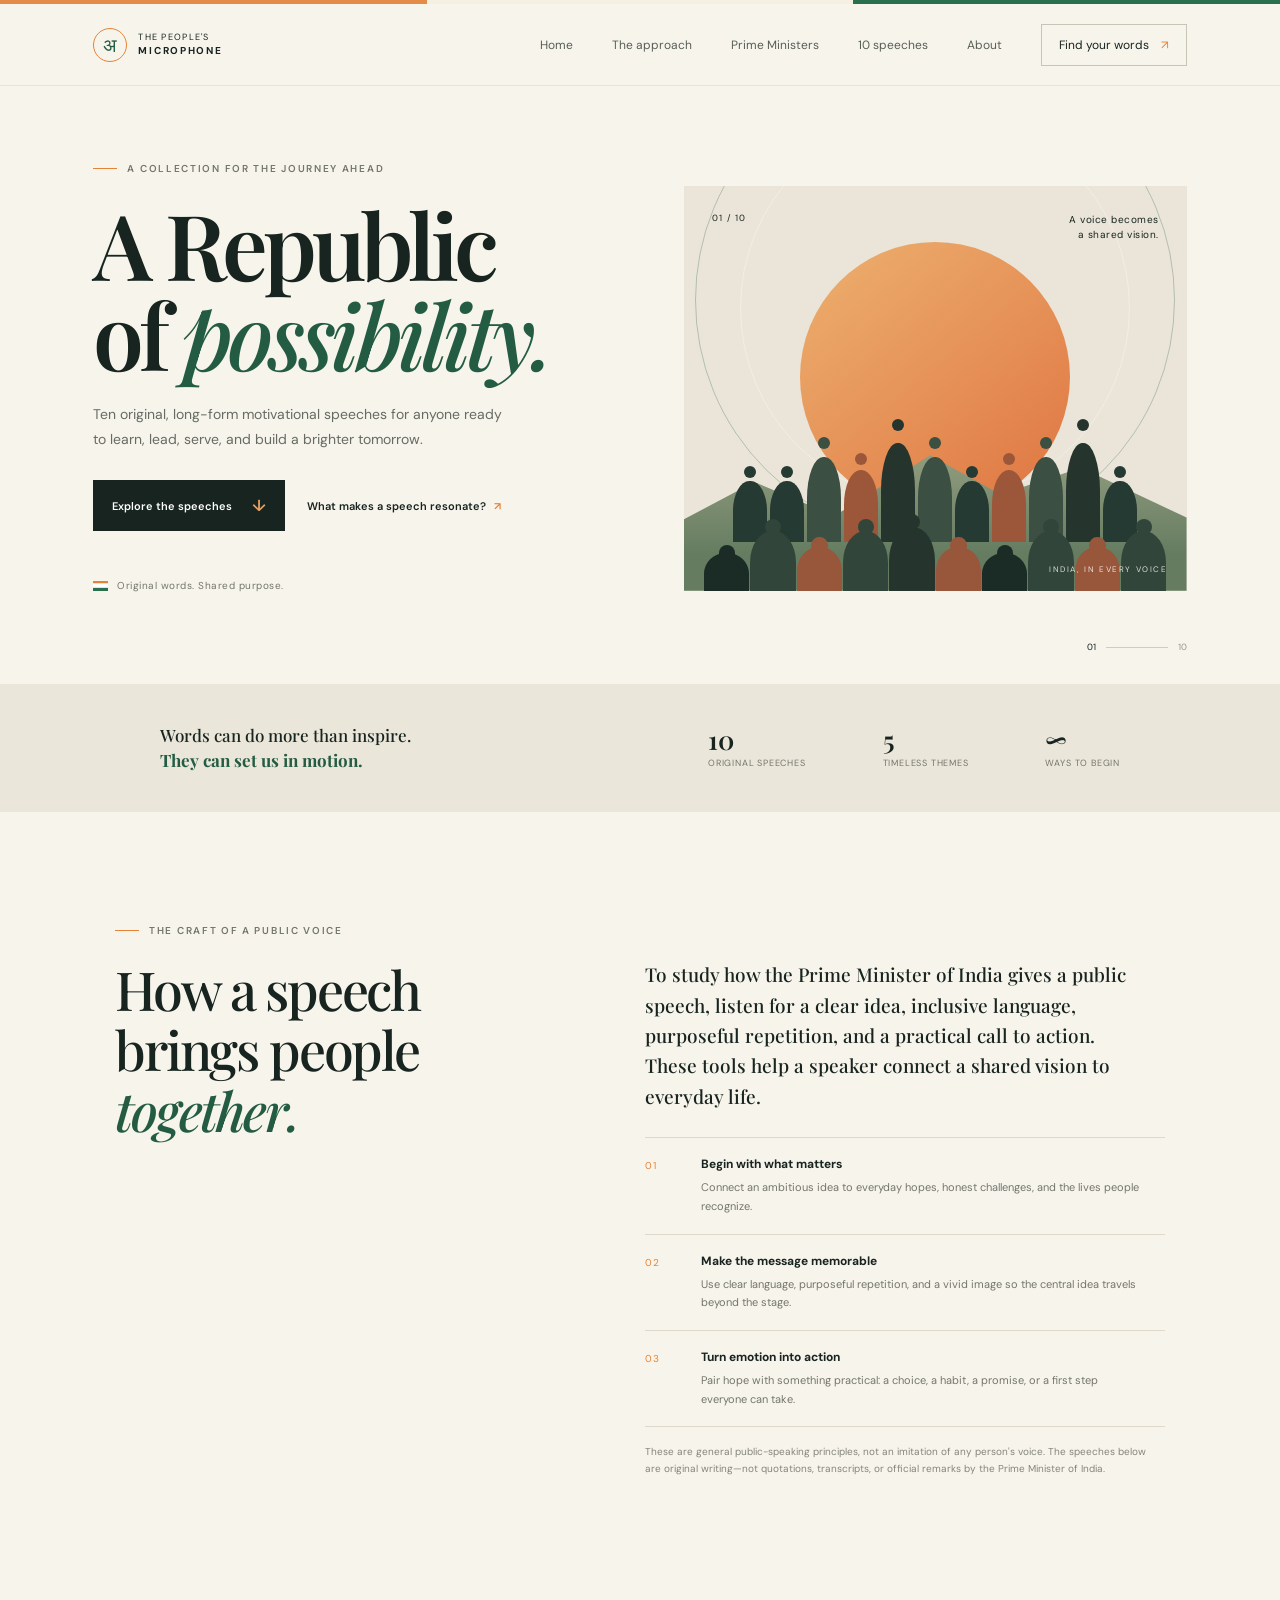
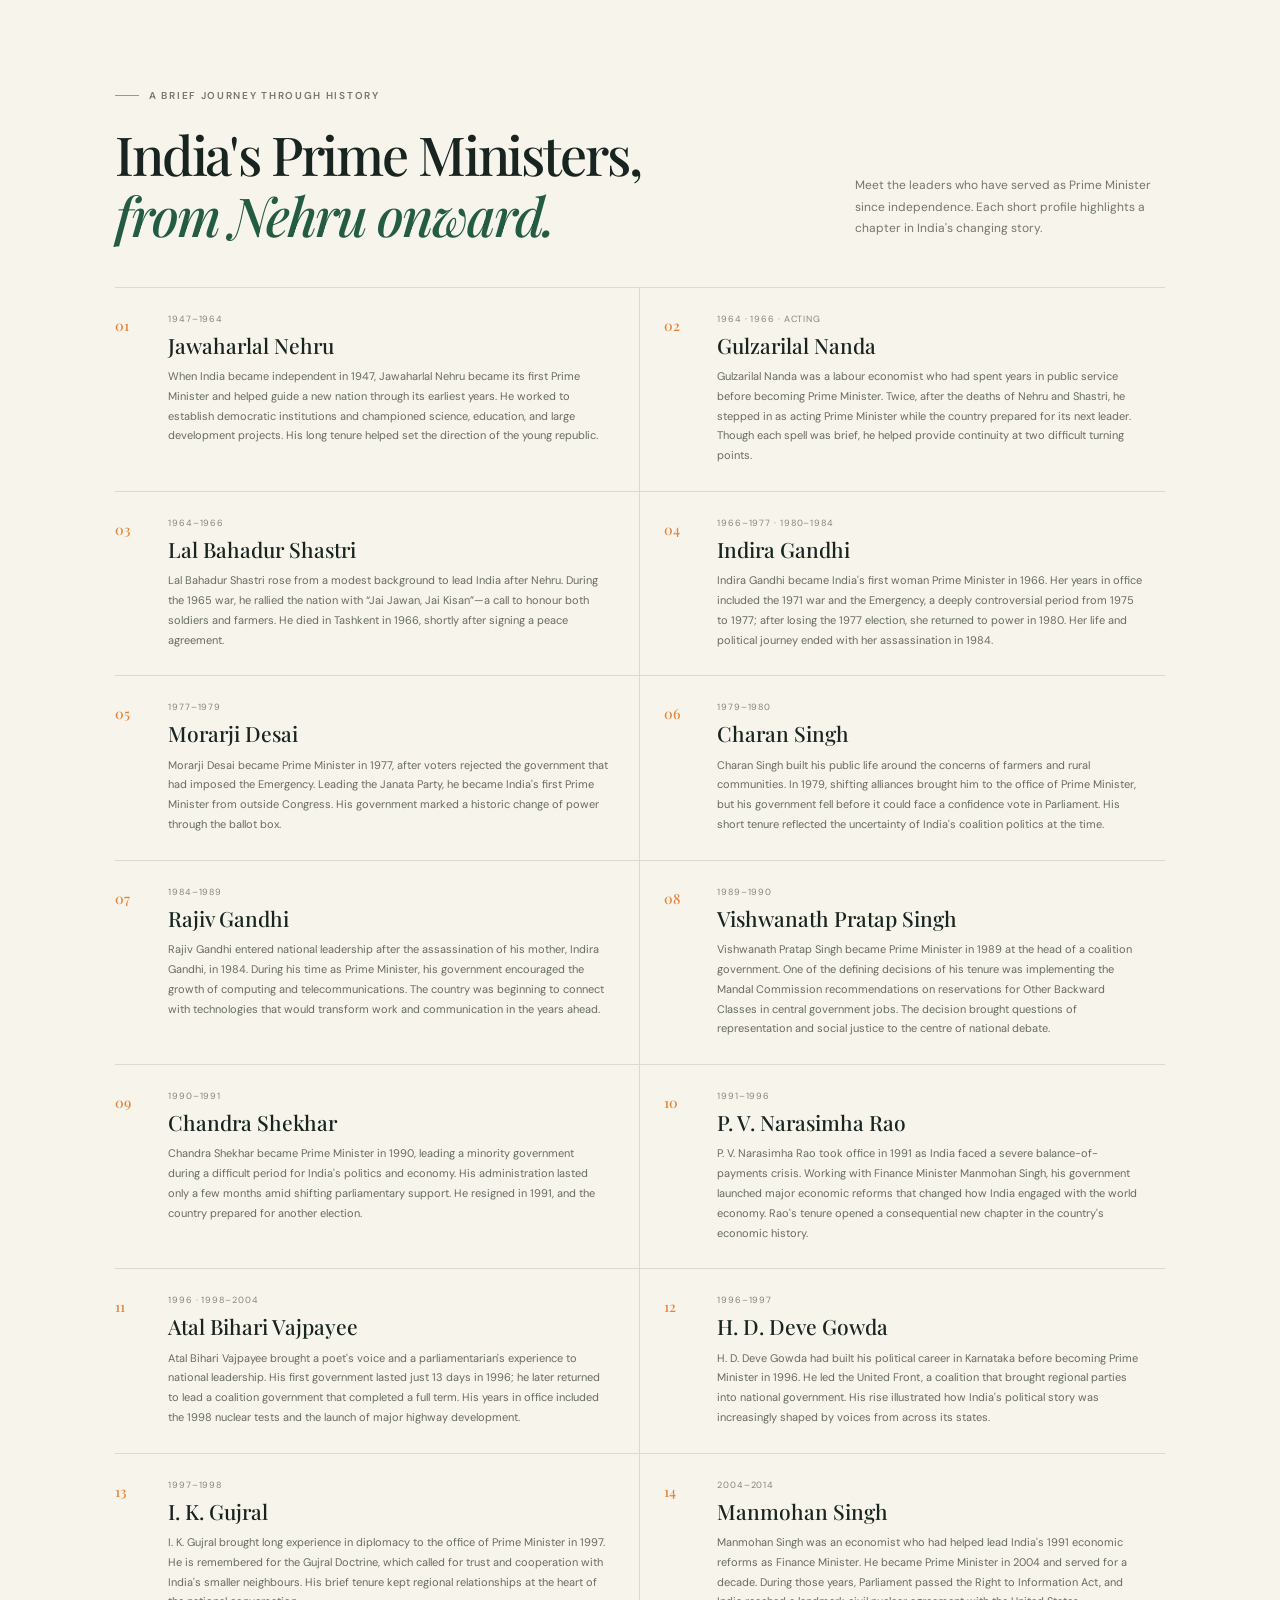
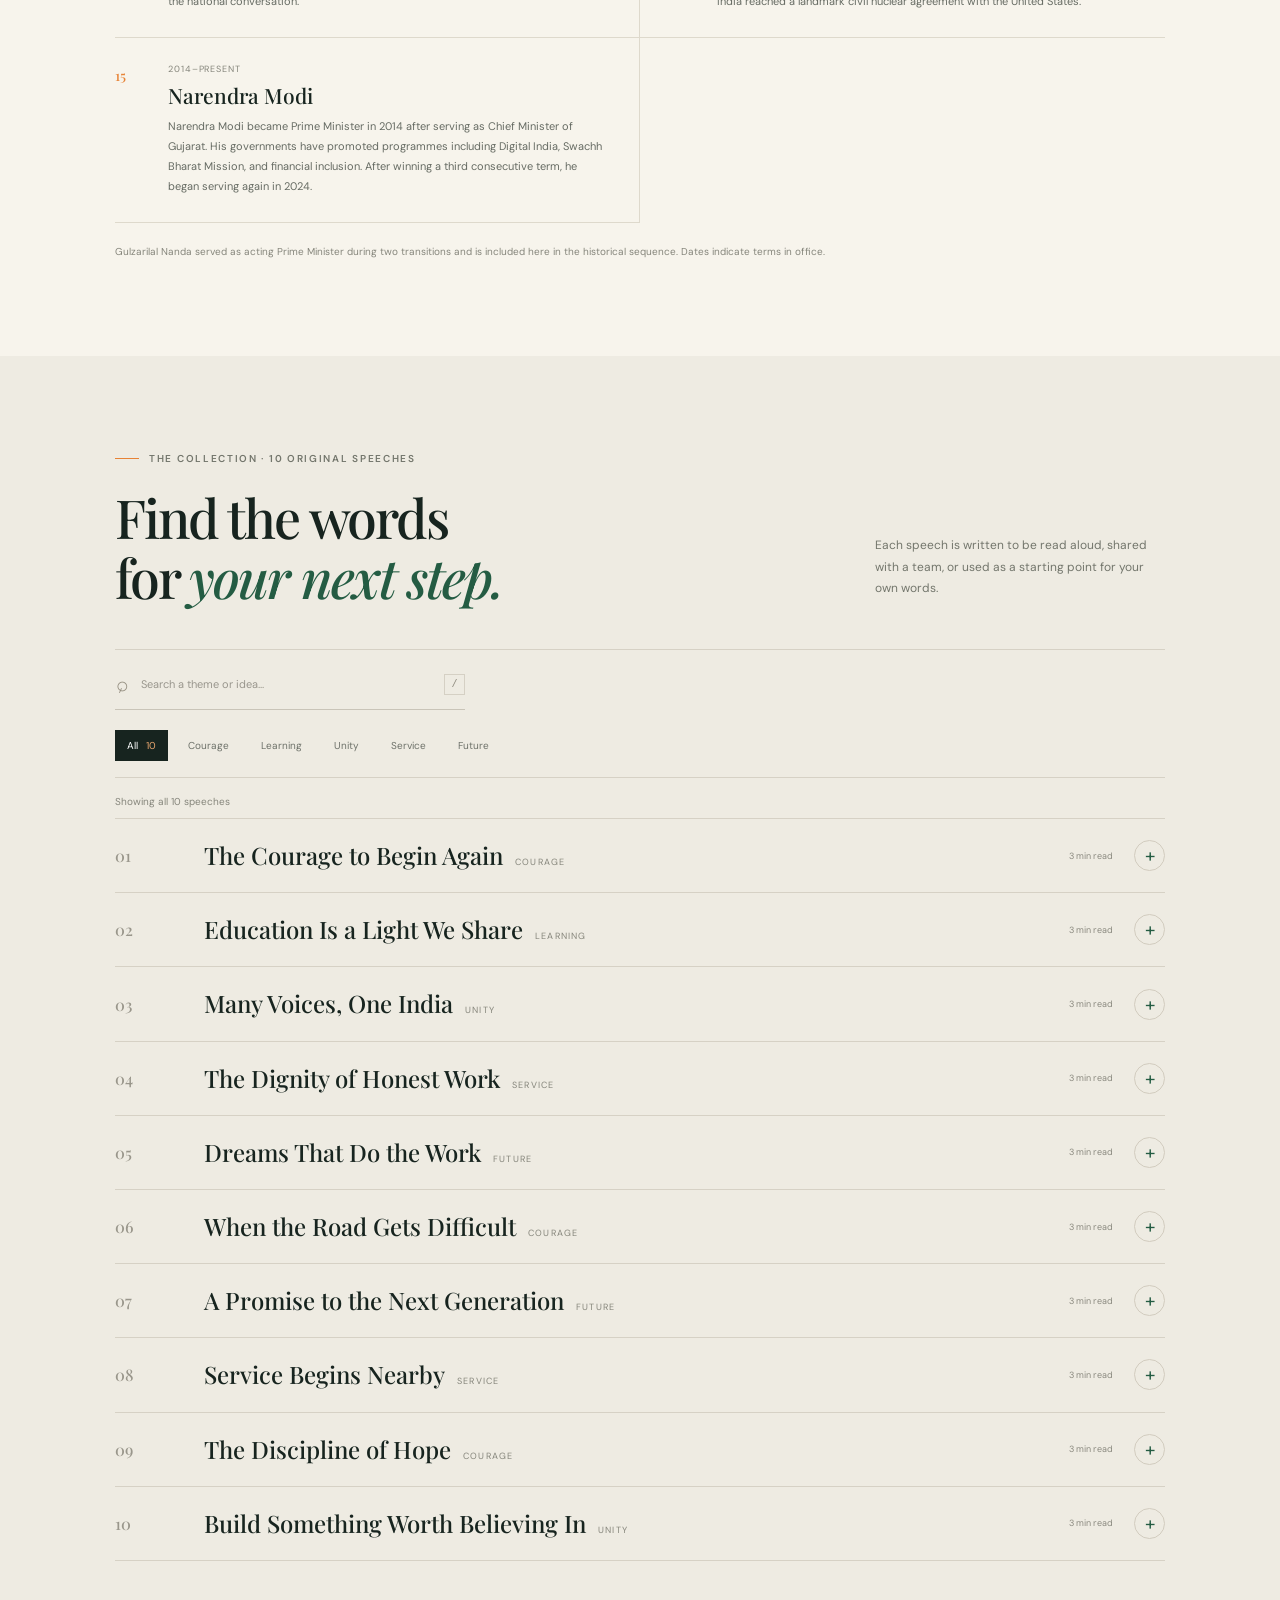
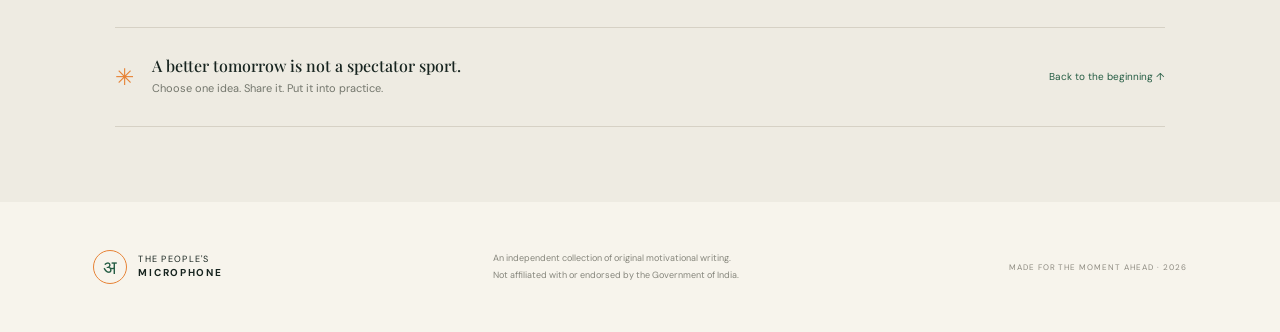
==== index.html @ 24af4951 "my first commit" ====
<!doctype html>
<html lang="en">
  <head>
    <meta charset="UTF-8" />
    <meta name="viewport" content="width=device-width, initial-scale=1.0" />
    <meta
      name="description"
      content="Ten original, long-form motivational speeches on courage, education, unity, service, and building a brighter India."
    />
    <meta name="theme-color" content="#f7f4ec" />
    <title>A Republic of Possibility — 10 Motivational Speeches</title>
    <link rel="preconnect" href="https://fonts.googleapis.com" />
    <link rel="preconnect" href="https://fonts.gstatic.com" crossorigin />
    <link
      href="https://fonts.googleapis.com/css2?family=DM+Sans:wght@400;500;600;700&family=Playfair+Display:wght@500;600;700;800&display=swap"
      rel="stylesheet"
    />
    <link rel="stylesheet" href="styles.css" />
    <script src="script.js" defer></script>
  </head>
  <body>
    <a class="skip-link" href="#speeches">Skip to the speeches</a>
    <div class="top-rule" aria-hidden="true"><span></span><span></span><span></span></div>

    <header class="site-header">
      <a class="wordmark" href="#" aria-label="A Republic of Possibility home">
        <span class="wordmark-icon" aria-hidden="true">अ</span>
        <span>THE PEOPLE'S<br /><strong>MICROPHONE</strong></span>
      </a>
      <nav class="main-nav" id="site-navigation" aria-label="Main navigation">
        <a href="#home">Home</a>
        <a href="#approach">The approach</a>
        <a href="#prime-ministers">Prime Ministers</a>
        <a href="#speeches">10 speeches</a>
        <a href="#about">About</a>
        <a class="nav-cta" href="#speeches">Find your words <span aria-hidden="true">↗</span></a>
      </nav>
      <button class="menu-toggle" type="button" aria-expanded="false" aria-controls="site-navigation" aria-label="Open menu">
        <span></span><span></span>
      </button>
    </header>

    <main>
      <section class="hero" id="home" aria-labelledby="hero-title">
        <div class="hero-copy">
          <p class="eyebrow"><span class="eyebrow-line"></span> A collection for the journey ahead</p>
          <h1 id="hero-title">A Republic<br />of <em>possibility.</em></h1>
          <p class="hero-intro">
            Ten original, long-form motivational speeches for anyone ready to learn, lead,
            serve, and build a brighter tomorrow.
          </p>
          <div class="hero-actions">
            <a class="button button-dark" href="#speeches">Explore the speeches <span aria-hidden="true">↓</span></a>
            <a class="text-link" href="#approach">What makes a speech resonate? <span aria-hidden="true">↗</span></a>
          </div>
          <div class="hero-footnote">
            <span class="mini-flag" aria-hidden="true"><i></i><i></i><i></i></span>
            Original words. Shared purpose.
          </div>
        </div>
        <div class="hero-art" aria-label="An abstract illustration of a crowd gathered beneath a rising sun" role="img">
          <div class="art-sun"></div>
          <div class="art-orbit orbit-one"></div>
          <div class="art-orbit orbit-two"></div>
          <div class="art-caption"><span>01 / 10</span><span>A voice becomes<br />a shared vision.</span></div>
          <div class="art-horizon"></div>
          <div class="crowd crowd-back" aria-hidden="true">
            <i></i><i></i><i></i><i></i><i></i><i></i><i></i><i></i><i></i><i></i><i></i>
          </div>
          <div class="crowd crowd-front" aria-hidden="true">
            <i></i><i></i><i></i><i></i><i></i><i></i><i></i><i></i><i></i><i></i>
          </div>
          <span class="art-label">INDIA, IN EVERY VOICE</span>
        </div>
        <div class="hero-index"><span>01</span><span class="index-rule"></span><span>10</span></div>
      </section>

      <section class="intro-strip" aria-label="About this collection">
        <p>Words can do more than inspire.<br /><strong>They can set us in motion.</strong></p>
        <div class="strip-stat"><strong>10</strong><span>original speeches</span></div>
        <div class="strip-stat"><strong>5</strong><span>timeless themes</span></div>
        <div class="strip-stat"><strong>∞</strong><span>ways to begin</span></div>
      </section>

      <section class="approach section-wrap" id="approach">
        <div class="section-heading">
          <p class="eyebrow"><span class="eyebrow-line"></span> The craft of a public voice</p>
          <h2>How a speech<br />brings people <em>together.</em></h2>
        </div>
        <div class="approach-content">
          <p class="approach-lead">
            To study how the Prime Minister of India gives a public speech, listen for a clear
            idea, inclusive language, purposeful repetition, and a practical call to action.
            These tools help a speaker connect a shared vision to everyday life.
          </p>
          <div class="principles">
            <article class="principle">
              <span class="principle-number">01</span>
              <div><h3>Begin with what matters</h3><p>Connect an ambitious idea to everyday hopes, honest challenges, and the lives people recognize.</p></div>
            </article>
            <article class="principle">
              <span class="principle-number">02</span>
              <div><h3>Make the message memorable</h3><p>Use clear language, purposeful repetition, and a vivid image so the central idea travels beyond the stage.</p></div>
            </article>
            <article class="principle">
              <span class="principle-number">03</span>
              <div><h3>Turn emotion into action</h3><p>Pair hope with something practical: a choice, a habit, a promise, or a first step everyone can take.</p></div>
            </article>
          </div>
          <p class="editorial-note">These are general public-speaking principles, not an imitation of any person's voice. The speeches below are original writing—not quotations, transcripts, or official remarks by the Prime Minister of India.</p>
        </div>
      </section>

      <section class="leaders-section" id="prime-ministers">
        <div class="section-wrap">
          <div class="leaders-heading">
            <div class="section-heading">
              <p class="eyebrow"><span class="eyebrow-line"></span> A brief journey through history</p>
              <h2>India's Prime Ministers,<br /><em>from Nehru onward.</em></h2>
            </div>
            <p class="leaders-intro">Meet the leaders who have served as Prime Minister since independence. Each short profile highlights a chapter in India's changing story.</p>
          </div>
          <div class="leaders-grid">
            <article class="leader-card">
              <span class="leader-number">01</span><div class="leader-details">
                <p class="leader-years">1947–1964</p><h3>Jawaharlal Nehru</h3>
                <p>When India became independent in 1947, Jawaharlal Nehru became its first Prime Minister and helped guide a new nation through its earliest years. He worked to establish democratic institutions and championed science, education, and large development projects. His long tenure helped set the direction of the young republic.</p>
              </div>
            </article>
            <article class="leader-card">
              <span class="leader-number">02</span><div class="leader-details">
                <p class="leader-years">1964 · 1966 · Acting</p><h3>Gulzarilal Nanda</h3>
                <p>Gulzarilal Nanda was a labour economist who had spent years in public service before becoming Prime Minister. Twice, after the deaths of Nehru and Shastri, he stepped in as acting Prime Minister while the country prepared for its next leader. Though each spell was brief, he helped provide continuity at two difficult turning points.</p>
              </div>
            </article>
            <article class="leader-card">
              <span class="leader-number">03</span><div class="leader-details">
                <p class="leader-years">1964–1966</p><h3>Lal Bahadur Shastri</h3>
                <p>Lal Bahadur Shastri rose from a modest background to lead India after Nehru. During the 1965 war, he rallied the nation with “Jai Jawan, Jai Kisan”—a call to honour both soldiers and farmers. He died in Tashkent in 1966, shortly after signing a peace agreement.</p>
              </div>
            </article>
            <article class="leader-card">
              <span class="leader-number">04</span><div class="leader-details">
                <p class="leader-years">1966–1977 · 1980–1984</p><h3>Indira Gandhi</h3>
                <p>Indira Gandhi became India's first woman Prime Minister in 1966. Her years in office included the 1971 war and the Emergency, a deeply controversial period from 1975 to 1977; after losing the 1977 election, she returned to power in 1980. Her life and political journey ended with her assassination in 1984.</p>
              </div>
            </article>
            <article class="leader-card">
              <span class="leader-number">05</span><div class="leader-details">
                <p class="leader-years">1977–1979</p><h3>Morarji Desai</h3>
                <p>Morarji Desai became Prime Minister in 1977, after voters rejected the government that had imposed the Emergency. Leading the Janata Party, he became India's first Prime Minister from outside Congress. His government marked a historic change of power through the ballot box.</p>
              </div>
            </article>
            <article class="leader-card">
              <span class="leader-number">06</span><div class="leader-details">
                <p class="leader-years">1979–1980</p><h3>Charan Singh</h3>
                <p>Charan Singh built his public life around the concerns of farmers and rural communities. In 1979, shifting alliances brought him to the office of Prime Minister, but his government fell before it could face a confidence vote in Parliament. His short tenure reflected the uncertainty of India's coalition politics at the time.</p>
              </div>
            </article>
            <article class="leader-card">
              <span class="leader-number">07</span><div class="leader-details">
                <p class="leader-years">1984–1989</p><h3>Rajiv Gandhi</h3>
                <p>Rajiv Gandhi entered national leadership after the assassination of his mother, Indira Gandhi, in 1984. During his time as Prime Minister, his government encouraged the growth of computing and telecommunications. The country was beginning to connect with technologies that would transform work and communication in the years ahead.</p>
              </div>
            </article>
            <article class="leader-card">
              <span class="leader-number">08</span><div class="leader-details">
                <p class="leader-years">1989–1990</p><h3>Vishwanath Pratap Singh</h3>
                <p>Vishwanath Pratap Singh became Prime Minister in 1989 at the head of a coalition government. One of the defining decisions of his tenure was implementing the Mandal Commission recommendations on reservations for Other Backward Classes in central government jobs. The decision brought questions of representation and social justice to the centre of national debate.</p>
              </div>
            </article>
            <article class="leader-card">
              <span class="leader-number">09</span><div class="leader-details">
                <p class="leader-years">1990–1991</p><h3>Chandra Shekhar</h3>
                <p>Chandra Shekhar became Prime Minister in 1990, leading a minority government during a difficult period for India's politics and economy. His administration lasted only a few months amid shifting parliamentary support. He resigned in 1991, and the country prepared for another election.</p>
              </div>
            </article>
            <article class="leader-card">
              <span class="leader-number">10</span><div class="leader-details">
                <p class="leader-years">1991–1996</p><h3>P. V. Narasimha Rao</h3>
                <p>P. V. Narasimha Rao took office in 1991 as India faced a severe balance-of-payments crisis. Working with Finance Minister Manmohan Singh, his government launched major economic reforms that changed how India engaged with the world economy. Rao's tenure opened a consequential new chapter in the country's economic history.</p>
              </div>
            </article>
            <article class="leader-card">
              <span class="leader-number">11</span><div class="leader-details">
                <p class="leader-years">1996 · 1998–2004</p><h3>Atal Bihari Vajpayee</h3>
                <p>Atal Bihari Vajpayee brought a poet's voice and a parliamentarian's experience to national leadership. His first government lasted just 13 days in 1996; he later returned to lead a coalition government that completed a full term. His years in office included the 1998 nuclear tests and the launch of major highway development.</p>
              </div>
            </article>
            <article class="leader-card">
              <span class="leader-number">12</span><div class="leader-details">
                <p class="leader-years">1996–1997</p><h3>H. D. Deve Gowda</h3>
                <p>H. D. Deve Gowda had built his political career in Karnataka before becoming Prime Minister in 1996. He led the United Front, a coalition that brought regional parties into national government. His rise illustrated how India's political story was increasingly shaped by voices from across its states.</p>
              </div>
            </article>
            <article class="leader-card">
              <span class="leader-number">13</span><div class="leader-details">
                <p class="leader-years">1997–1998</p><h3>I. K. Gujral</h3>
                <p>I. K. Gujral brought long experience in diplomacy to the office of Prime Minister in 1997. He is remembered for the Gujral Doctrine, which called for trust and cooperation with India's smaller neighbours. His brief tenure kept regional relationships at the heart of the national conversation.</p>
              </div>
            </article>
            <article class="leader-card">
              <span class="leader-number">14</span><div class="leader-details">
                <p class="leader-years">2004–2014</p><h3>Manmohan Singh</h3>
                <p>Manmohan Singh was an economist who had helped lead India's 1991 economic reforms as Finance Minister. He became Prime Minister in 2004 and served for a decade. During those years, Parliament passed the Right to Information Act, and India reached a landmark civil nuclear agreement with the United States.</p>
              </div>
            </article>
            <article class="leader-card">
              <span class="leader-number">15</span><div class="leader-details">
                <p class="leader-years">2014–present</p><h3>Narendra Modi</h3>
                <p>Narendra Modi became Prime Minister in 2014 after serving as Chief Minister of Gujarat. His governments have promoted programmes including Digital India, Swachh Bharat Mission, and financial inclusion. After winning a third consecutive term, he began serving again in 2024.</p>
              </div>
            </article>
          </div>
          <p class="leaders-note">Gulzarilal Nanda served as acting Prime Minister during two transitions and is included here in the historical sequence. Dates indicate terms in office.</p>
        </div>
      </section>

      <section class="speeches-section" id="speeches">
        <div class="section-wrap">
          <div class="speeches-top">
            <div class="section-heading">
              <p class="eyebrow"><span class="eyebrow-line"></span> The collection · 10 original speeches</p>
              <h2>Find the words<br />for <em>your next step.</em></h2>
            </div>
            <p class="speeches-description">Each speech is written to be read aloud, shared with a team, or used as a starting point for your own words.</p>
          </div>

          <div class="speech-tools">
            <label class="search-box">
              <span class="sr-only">Search speeches</span>
              <span aria-hidden="true" class="search-icon">⌕</span>
              <input id="speech-search" type="search" placeholder="Search a theme or idea..." autocomplete="off" />
              <kbd>/</kbd>
            </label>
            <div class="filter-group" role="group" aria-label="Filter speeches by theme">
              <button class="filter-chip is-active" type="button" data-filter="all" aria-pressed="true">All <span>10</span></button>
              <button class="filter-chip" type="button" data-filter="courage" aria-pressed="false">Courage</button>
              <button class="filter-chip" type="button" data-filter="learning" aria-pressed="false">Learning</button>
              <button class="filter-chip" type="button" data-filter="unity" aria-pressed="false">Unity</button>
              <button class="filter-chip" type="button" data-filter="service" aria-pressed="false">Service</button>
              <button class="filter-chip" type="button" data-filter="future" aria-pressed="false">Future</button>
            </div>
          </div>
          <p class="results-count" id="results-count" aria-live="polite">Showing all 10 speeches</p>
          <div class="speech-list" id="speech-list"></div>
          <p class="empty-state" id="empty-state" hidden>No speeches match that search. Try another word or choose “All.”</p>
          <div class="closing-note">
            <span class="closing-mark" aria-hidden="true">✳</span>
            <p><strong>A better tomorrow is not a spectator sport.</strong><br />Choose one idea. Share it. Put it into practice.</p>
            <a href="#speeches" class="back-to-top">Back to the beginning ↑</a>
          </div>
        </div>
      </section>
    </main>

    <footer class="site-footer" id="about">
      <a class="wordmark footer-mark" href="#" aria-label="The People's Microphone home">
        <span class="wordmark-icon" aria-hidden="true">अ</span>
        <span>THE PEOPLE'S<br /><strong>MICROPHONE</strong></span>
      </a>
      <p>An independent collection of original motivational writing.<br />Not affiliated with or endorsed by the Government of India.</p>
      <span class="footer-year">MADE FOR THE MOMENT AHEAD · 2026</span>
    </footer>
  </body>
</html>
---- styles.css ----
:root {
  color-scheme: light;
  --paper: #f7f4ec;
  --paper-deep: #eee9dc;
  --ink: #17241f;
  --muted: #73766c;
  --orange: #e78336;
  --green: #245c43;
  --line: #ded9cc;
  --serif: "Playfair Display", Georgia, serif;
  --sans: "DM Sans", "Segoe UI", sans-serif;
}

* { box-sizing: border-box; }
html { scroll-behavior: smooth; scroll-padding-top: 85px; }
body { margin: 0; background: var(--paper); color: var(--ink); font-family: var(--sans); -webkit-font-smoothing: antialiased; }
button, input { font: inherit; }
a { color: inherit; text-decoration: none; }
::selection { background: #e9b27b; color: var(--ink); }
.sr-only { position: absolute; width: 1px; height: 1px; padding: 0; margin: -1px; overflow: hidden; clip: rect(0,0,0,0); white-space: nowrap; border: 0; }
.skip-link { position: fixed; top: 8px; left: 8px; z-index: 20; padding: 12px 16px; background: var(--ink); color: white; transform: translateY(-160%); }
.skip-link:focus { transform: translateY(0); }
.top-rule { display: flex; height: 4px; }
.top-rule span { flex: 1; }
.top-rule span:first-child { background: #e58b48; }
.top-rule span:nth-child(2) { background: #f5f0e2; }
.top-rule span:last-child { background: #2b704e; }

.site-header { height: 82px; padding: 0 7.3%; display: flex; justify-content: space-between; align-items: center; border-bottom: 1px solid rgba(23,36,31,.08); }
.wordmark { display: inline-flex; gap: 11px; align-items: center; font-size: 9px; line-height: 1.3; letter-spacing: .14em; }
.wordmark-icon { width: 34px; height: 34px; display: grid; place-items: center; border: 1px solid var(--orange); border-radius: 50%; color: var(--green); font-family: var(--serif); font-size: 19px; }
.wordmark strong { font-size: 10px; letter-spacing: .17em; }
.main-nav { display: flex; align-items: center; gap: 39px; color: #585e56; font-size: 12px; }
.main-nav a:not(.nav-cta):hover, .text-link:hover { color: var(--orange); }
.nav-cta { padding: 12px 17px; border: 1px solid #c8c4b8; color: var(--ink); transition: .2s ease; }
.nav-cta:hover { background: var(--ink); color: white; border-color: var(--ink); }
.nav-cta span { padding-left: 9px; color: var(--orange); }
.menu-toggle { display: none; }

.hero { position: relative; min-height: 560px; padding: 76px 7.3% 70px; display: grid; grid-template-columns: 1fr .93fr; align-items: center; gap: 50px; overflow: hidden; }
.hero-copy { position: relative; z-index: 1; max-width: 580px; padding-bottom: 22px; }
.eyebrow { display: flex; align-items: center; gap: 10px; margin: 0 0 24px; color: #73766c; font-size: 10px; font-weight: 600; letter-spacing: .17em; text-transform: uppercase; }
.eyebrow-line { display: inline-block; width: 24px; height: 1px; background: var(--orange); }
h1, h2, h3, p { margin-top: 0; }
.hero h1 { margin: 0; font: 600 clamp(56px, 7.1vw, 94px)/.99 var(--serif); letter-spacing: -.055em; }
h1 em, h2 em { color: var(--green); font-weight: 500; }
.hero-intro { max-width: 415px; margin: 23px 0 28px; color: #666b63; font-size: 14px; line-height: 1.8; }
.hero-actions { display: flex; flex-wrap: wrap; align-items: center; gap: 22px; }
.button { display: inline-flex; align-items: center; gap: 20px; padding: 15px 19px; font-size: 11px; font-weight: 600; transition: .2s ease; }
.button-dark { background: var(--ink); color: #fff; }
.button-dark:hover { background: var(--green); transform: translateY(-2px); }
.button-dark span { color: #e6a063; font-size: 16px; }
.text-link { font-size: 11px; font-weight: 600; transition: color .2s ease; }
.text-link span { margin-left: 5px; color: var(--orange); }
.hero-footnote { display: flex; align-items: center; gap: 9px; margin-top: 48px; color: var(--muted); font-size: 10px; letter-spacing: .05em; }
.mini-flag { display: flex; flex-direction: column; width: 15px; height: 10px; }
.mini-flag i { flex: 1; }
.mini-flag i:first-child { background: #e78336; }
.mini-flag i:nth-child(2) { background: #fff; border-top: 1px solid #e7e1d7; border-bottom: 1px solid #e7e1d7; }
.mini-flag i:last-child { background: #2b704e; }
.hero-art { position: relative; height: 405px; overflow: hidden; background: #eae5d8; }
.art-sun { position: absolute; width: 270px; height: 270px; border-radius: 50%; left: 50%; top: 14%; transform: translateX(-50%); background: linear-gradient(140deg, #edb16f, #df7441); }
.art-orbit { position: absolute; z-index: 1; border: 1px solid rgba(247,244,236,.56); border-radius: 50%; left: 50%; transform: translateX(-50%); }
.orbit-one { width: 390px; height: 390px; top: -18%; }
.orbit-two { width: 480px; height: 480px; top: -31%; border-color: rgba(36,92,67,.28); }
.art-caption { position: absolute; z-index: 2; top: 26px; left: 28px; right: 28px; display: flex; justify-content: space-between; align-items: flex-start; color: var(--ink); font-size: 9px; line-height: 1.5; letter-spacing: .14em; text-transform: uppercase; }
.art-caption span:last-child { text-align: right; letter-spacing: .05em; text-transform: none; font-size: 10px; }
.art-horizon { position: absolute; z-index: 2; bottom: 0; height: 44%; width: 100%; background: linear-gradient(180deg, #a4a98a 0%, #657c61 80%); clip-path: polygon(0 60%, 14% 39%, 30% 58%, 49% 24%, 63% 46%, 79% 31%, 100% 59%, 100% 100%, 0 100%); }
.crowd { position: absolute; z-index: 3; left: 4%; right: 4%; display: flex; align-items: flex-end; justify-content: center; }
.crowd-back { bottom: 12%; height: 118px; gap: 3px; }
.crowd-front { bottom: -6px; height: 83px; gap: 1px; }
.crowd i { position: relative; display: block; flex: 1; max-width: 34px; min-width: 12px; height: 52%; border-radius: 48% 48% 0 0; background: #253a33; }
.crowd i:nth-child(3n) { height: 72%; background: #3b4f42; }
.crowd i:nth-child(4n) { height: 61%; background: #9c573a; }
.crowd i:nth-child(5n) { height: 84%; background: #25352e; }
.crowd i:before { content: ""; position: absolute; width: 36%; aspect-ratio: 1; border-radius: 50%; top: -24%; left: 32%; background: inherit; }
.crowd-front i { max-width: 49px; background: #1b2c26; }
.crowd-front i:nth-child(2n) { height: 79%; background: #32453a; }
.crowd-front i:nth-child(3n) { height: 60%; background: #98563b; }
.crowd-front i:before { top: -19%; }
.art-label { position: absolute; right: 19px; bottom: 17px; z-index: 4; color: rgba(255,255,255,.82); font-size: 8px; letter-spacing: .2em; }
.hero-index { position: absolute; bottom: 31px; right: 7.3%; display: flex; align-items: center; gap: 10px; color: #99968b; font-size: 9px; }
.hero-index span:first-child { color: var(--ink); }
.index-rule { height: 1px; width: 62px; background: #d3ccbd; }

.intro-strip { min-height: 128px; display: flex; align-items: center; padding: 25px 12.5%; gap: clamp(24px, 6vw, 88px); background: #eae6da; }
.intro-strip > p { min-width: 250px; margin: 0 auto 0 0; font: 500 17px/1.5 var(--serif); }
.intro-strip > p strong { color: var(--green); }
.strip-stat { display: flex; flex-direction: column; gap: 4px; white-space: nowrap; }
.strip-stat strong { font: 600 26px/1 var(--serif); }
.strip-stat span { color: #74756c; font-size: 9px; letter-spacing: .09em; text-transform: uppercase; }

.section-wrap { width: min(1050px, 85.4%); margin: 0 auto; }
.approach { padding-top: 112px; padding-bottom: 112px; display: grid; grid-template-columns: .9fr 1.1fr; gap: 10%; }
.section-heading .eyebrow { margin-bottom: 22px; }
.section-heading h2 { margin: 0; font: 500 clamp(39px, 4.2vw, 55px)/1.12 var(--serif); letter-spacing: -.04em; }
.approach-content { padding-top: 35px; }
.approach-lead { max-width: 500px; margin-bottom: 26px; font: 500 19px/1.6 var(--serif); }
.approach-lead em { color: var(--green); }
.principles { border-top: 1px solid var(--line); }
.principle { display: grid; grid-template-columns: 46px 1fr; gap: 10px; padding: 18px 0; border-bottom: 1px solid var(--line); }
.principle-number { padding-top: 3px; color: var(--orange); font-size: 10px; letter-spacing: .1em; }
.principle h3 { margin-bottom: 6px; font-size: 12px; font-weight: 700; }
.principle p { max-width: 440px; margin: 0; color: #73766c; font-size: 11px; line-height: 1.7; }
.editorial-note { margin: 16px 0 0; color: #85857b; font-size: 10px; line-height: 1.7; }

.speeches-section { padding: 96px 0 75px; background: #eeebe2; }
.speeches-top { display: flex; justify-content: space-between; align-items: end; gap: 45px; }
.speeches-description { max-width: 290px; margin: 0 0 7px; color: #73766c; font-size: 12px; line-height: 1.8; }
.speech-tools { display: flex; flex-direction: column; gap: 20px; margin-top: 42px; padding: 20px 0 16px; border-top: 1px solid #d6d1c5; border-bottom: 1px solid #d6d1c5; }
.search-box { max-width: 350px; display: flex; align-items: center; gap: 11px; padding: 0 0 11px; border-bottom: 1px solid #c9c4b8; }
.search-icon { color: #938d7f; font-size: 21px; transform: rotate(-20deg); }
.search-box input { flex: 1; min-width: 0; border: 0; outline: 0; background: transparent; color: var(--ink); font-size: 11px; }
.search-box input::placeholder { color: #99968d; }
.search-box:focus-within { border-color: var(--green); }
.search-box kbd { display: grid; width: 21px; height: 21px; place-items: center; border: 1px solid #d5d0c4; color: #8d887d; font-size: 10px; }
.filter-group { display: flex; flex-wrap: wrap; gap: 8px; }
.filter-chip { padding: 8px 11px; border: 1px solid transparent; border-radius: 0; background: transparent; color: #6d7169; cursor: pointer; font-size: 10px; transition: .15s ease; }
.filter-chip:hover { border-color: #c8c3b6; }
.filter-chip.is-active { background: var(--ink); color: white; }
.filter-chip span { margin-left: 5px; color: #e5a56e; }
.results-count { margin: 17px 0 10px; color: #85857b; font-size: 10px; }
.speech-card { border-top: 1px solid #d6d1c5; }
.speech-card:last-child { border-bottom: 1px solid #d6d1c5; }
.speech-card[hidden] { display: none; }
.speech-summary { display: grid; grid-template-columns: 70px 1fr auto; align-items: center; gap: 19px; padding: 21px 0; cursor: pointer; list-style: none; }
.speech-summary::-webkit-details-marker { display: none; }
.speech-number { color: #99968b; font: 500 16px var(--serif); }
.speech-title-wrap { display: flex; align-items: baseline; flex-wrap: wrap; gap: 12px; }
.speech-title { margin: 0; font: 500 clamp(18px, 2.2vw, 24px)/1.3 var(--serif); }
.speech-theme { color: #85857b; font-size: 9px; letter-spacing: .13em; text-transform: uppercase; }
.speech-meta { display: flex; align-items: center; gap: 21px; }
.speech-time { color: #8a897f; font-size: 9px; white-space: nowrap; }
.speech-toggle { width: 31px; height: 31px; display: grid; place-items: center; border: 1px solid #d2ccbf; border-radius: 50%; color: var(--green); font-size: 19px; line-height: 1; transition: .2s ease; }
.speech-card[open] .speech-toggle { transform: rotate(45deg); background: var(--green); border-color: var(--green); color: white; }
.speech-summary:hover .speech-title { color: var(--green); }
.speech-body { padding: 0 55px 28px 89px; animation: reveal .25s ease; }
@keyframes reveal { from { opacity: 0; transform: translateY(-5px); } to { opacity: 1; transform: translateY(0); } }
.speech-body p { max-width: 720px; margin: 0 0 15px; color: #555d55; font-size: 13px; line-height: 1.9; }
.speech-body p:first-child::first-letter { color: var(--green); font: 600 32px var(--serif); float: left; padding-right: 5px; line-height: 1; }
.speech-footer { display: flex; justify-content: space-between; align-items: center; max-width: 720px; padding-top: 10px; }
.speech-word-count { color: #928f84; font-size: 9px; }
.copy-button { padding: 8px 11px; border: 1px solid #c9c4b8; background: transparent; color: var(--ink); cursor: pointer; font-size: 10px; transition: .15s ease; }
.copy-button:hover { background: var(--ink); color: white; border-color: var(--ink); }
.empty-state { padding: 45px 0; color: #74766d; font-size: 13px; text-align: center; }
.closing-note { display: flex; align-items: center; gap: 18px; margin-top: 66px; padding: 27px 0; border-top: 1px solid #d6d1c5; border-bottom: 1px solid #d6d1c5; }
.closing-mark { color: var(--orange); font-size: 23px; }
.closing-note p { flex: 1; margin: 0; color: #73766c; font-size: 11px; line-height: 1.8; }
.closing-note p strong { color: var(--ink); font: 500 16px var(--serif); }
.back-to-top { color: var(--green); font-size: 10px; white-space: nowrap; }
.back-to-top:hover { text-decoration: underline; }

.site-footer { min-height: 130px; display: flex; align-items: center; justify-content: space-between; gap: 25px; padding: 30px 7.3%; }
.site-footer > p { margin: 0; color: #85857b; font-size: 9px; line-height: 1.8; }
.footer-year { color: #8d8a80; font-size: 8px; letter-spacing: .12em; }

@media (min-width: 1400px) {
  .hero { padding-left: max(7.3%, calc((100% - 1220px)/2)); padding-right: max(7.3%, calc((100% - 1220px)/2)); }
}
@media (max-width: 850px) {
  .site-header { padding: 0 5%; }
  .menu-toggle { display: grid; gap: 5px; border: 0; background: transparent; padding: 10px 0 10px 10px; cursor: pointer; }
  .menu-toggle span { display: block; width: 22px; height: 1px; background: var(--ink); }
  .main-nav { display: none; position: absolute; z-index: 10; top: 86px; left: 0; right: 0; padding: 18px 6% 23px; background: var(--paper); border-bottom: 1px solid var(--line); }
  .main-nav.is-open { display: flex; flex-direction: column; align-items: flex-start; gap: 20px; }
  .hero { padding: 64px 5% 70px; gap: 24px; min-height: 500px; }
  .hero-art { height: 345px; }
  .art-sun { width: 220px; height: 220px; }
  .intro-strip { padding: 24px 7%; gap: 28px; }
  .section-wrap { width: 88%; }
  .approach { gap: 7%; }
  .hero-index { right: 5%; }
}
@media (max-width: 640px) {
  html { scroll-padding-top: 70px; }
  .site-header { height: 70px; padding: 0 6%; }
  .main-nav { display: none; position: absolute; z-index: 10; top: 74px; left: 0; right: 0; padding: 18px 6% 23px; background: var(--paper); border-bottom: 1px solid var(--line); }
  .main-nav.is-open { display: flex; flex-direction: column; align-items: flex-start; gap: 20px; }
  .hero { display: flex; flex-direction: column; align-items: stretch; gap: 38px; padding: 57px 6% 62px; }
  .hero-copy { padding: 0; }
  .hero h1 { font-size: clamp(60px, 17vw, 83px); }
  .hero-intro { font-size: 13px; }
  .hero-footnote { margin-top: 31px; }
  .hero-art { height: 300px; }
  .hero-index { bottom: 24px; right: 6%; }
  .intro-strip { min-height: auto; display: grid; grid-template-columns: 1fr 1fr; gap: 24px 18px; padding: 26px 8%; }
  .intro-strip > p { min-width: 0; grid-column: 1/-1; margin: 0; }
  .strip-stat strong { font-size: 23px; }
  .section-wrap { width: 88%; }
  .approach { display: block; padding-top: 75px; padding-bottom: 75px; }
  .section-heading h2 { font-size: 43px; }
  .approach-content { padding-top: 28px; }
  .approach-lead { font-size: 17px; }
  .speeches-section { padding: 72px 0 52px; }
  .speeches-top { display: block; }
  .speeches-description { margin-top: 21px; }
  .speech-tools { margin-top: 30px; }
  .speech-summary { grid-template-columns: 39px 1fr auto; gap: 10px; padding: 18px 0; }
  .speech-number { font-size: 13px; }
  .speech-title-wrap { display: block; }
  .speech-title { font-size: 18px; }
  .speech-theme { display: inline-block; margin-top: 6px; font-size: 8px; }
  .speech-meta { gap: 9px; }
  .speech-time { display: none; }
  .speech-toggle { width: 28px; height: 28px; }
  .speech-body { padding: 0 0 24px 49px; }
  .speech-body p { font-size: 12px; }
  .closing-note { flex-wrap: wrap; gap: 12px; margin-top: 45px; }
  .closing-note p { flex-basis: calc(100% - 40px); }
  .back-to-top { margin-left: 35px; }
  .site-footer { flex-wrap: wrap; padding: 27px 6%; }
  .site-footer > p { order: 1; flex-basis: 100%; }
  .footer-year { font-size: 7px; }
}
@media (prefers-reduced-motion: reduce) {
  *, *::before, *::after { scroll-behavior: auto !important; animation-duration: .01ms !important; animation-iteration-count: 1 !important; transition-duration: .01ms !important; }
}

.leaders-section { padding: 100px 0 96px; background: var(--paper); }
.leaders-heading { display: flex; justify-content: space-between; align-items: end; gap: 48px; margin-bottom: 42px; }
.leaders-intro { max-width: 310px; margin: 0 0 5px; color: #73766c; font-size: 12px; line-height: 1.8; }
.leaders-grid { display: grid; grid-template-columns: repeat(2, minmax(0, 1fr)); border-top: 1px solid var(--line); }
.leader-card { display: grid; grid-template-columns: 39px 1fr; gap: 14px; padding: 25px 22px 25px 0; border-bottom: 1px solid var(--line); }
.leader-card:nth-child(odd) { border-right: 1px solid var(--line); }
.leader-card:nth-child(even) { padding-left: 24px; }
.leader-number { padding-top: 3px; color: var(--orange); font: 500 14px var(--serif); }
.leader-years { margin-bottom: 7px; color: #85857b; font-size: 9px; letter-spacing: .1em; text-transform: uppercase; }
.leader-details h3 { margin-bottom: 9px; font: 500 21px/1.25 var(--serif); }
.leader-details > p:last-child { max-width: 440px; margin: 0; color: #666b63; font-size: 11px; line-height: 1.8; }
.leaders-note { margin: 20px 0 0; color: #85857b; font-size: 10px; line-height: 1.7; }

@media (max-width: 640px) {
  .leaders-section { padding: 72px 0; }
  .leaders-heading { display: block; margin-bottom: 28px; }
  .leaders-intro { margin-top: 19px; }
  .leaders-grid { grid-template-columns: 1fr; }
  .leader-card, .leader-card:nth-child(even) { grid-template-columns: 34px 1fr; gap: 10px; padding: 21px 0; border-right: 0; }
  .leader-details h3 { font-size: 19px; }
}
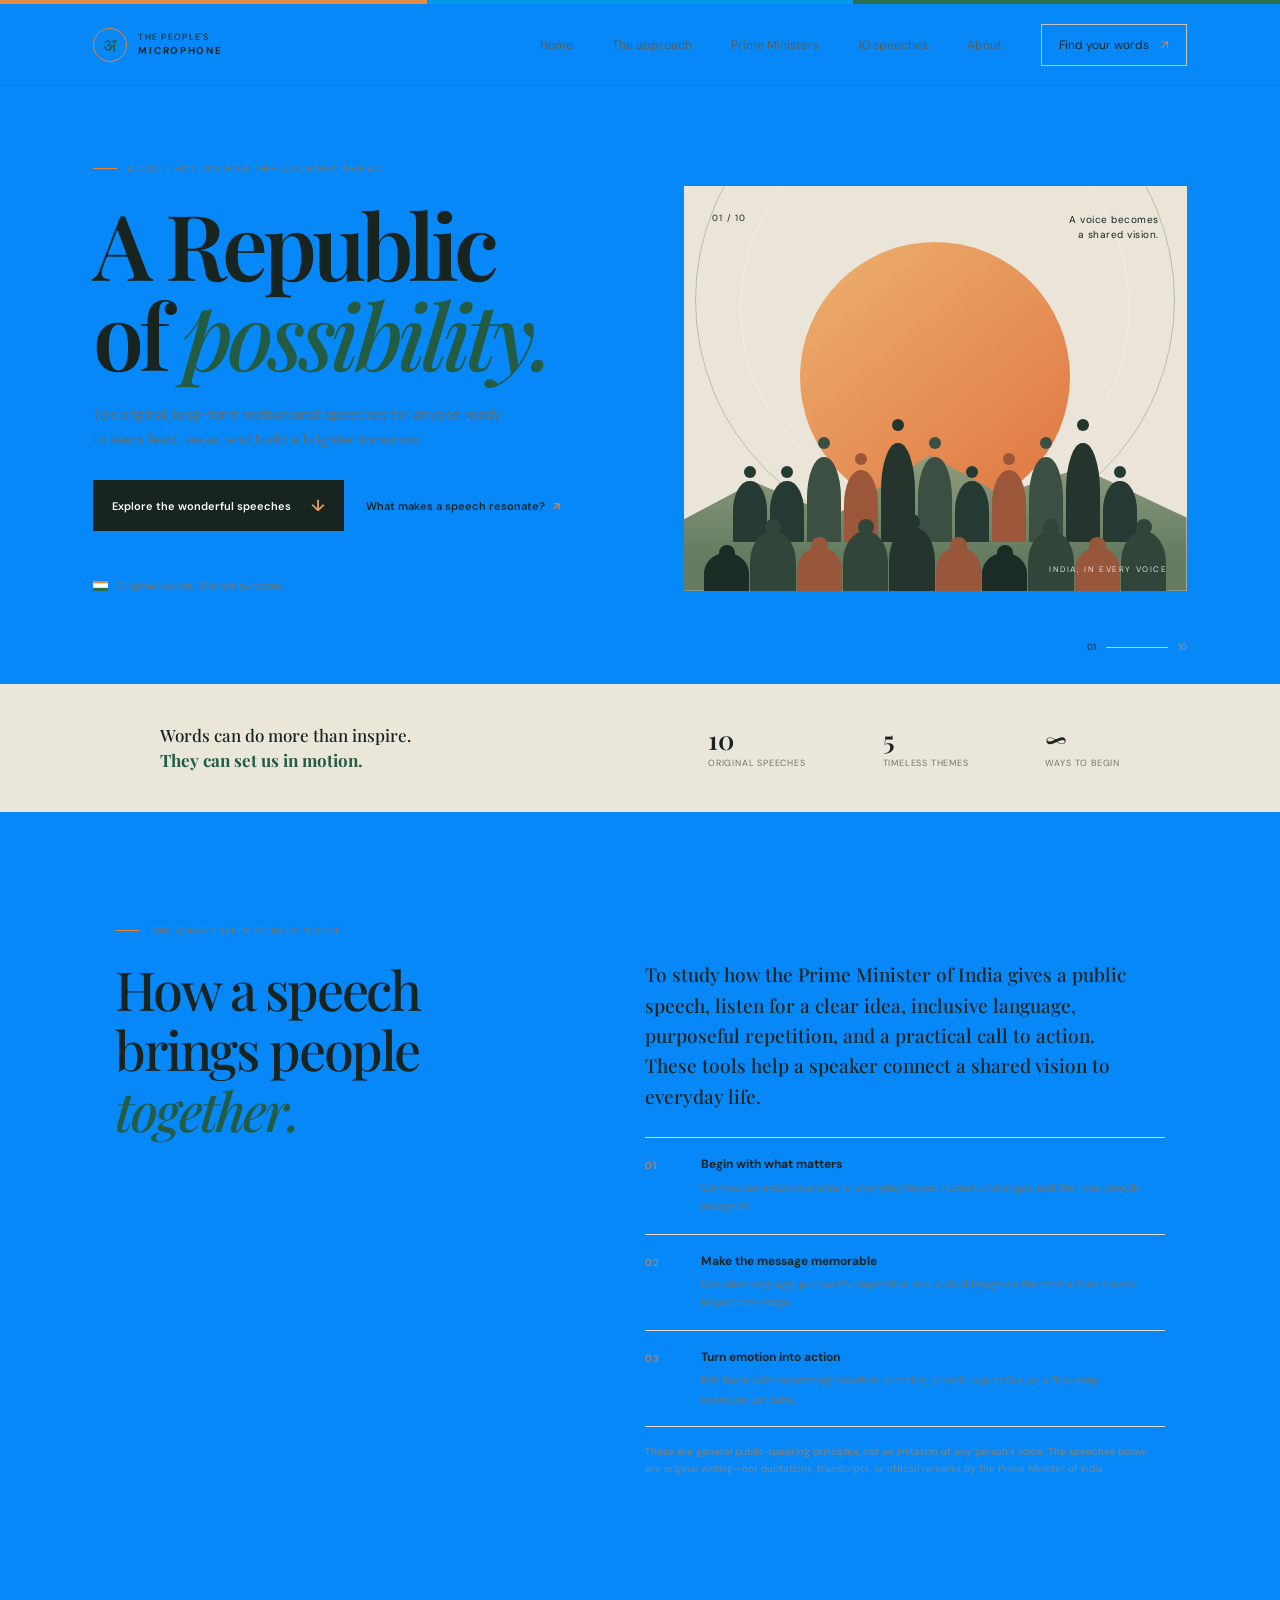
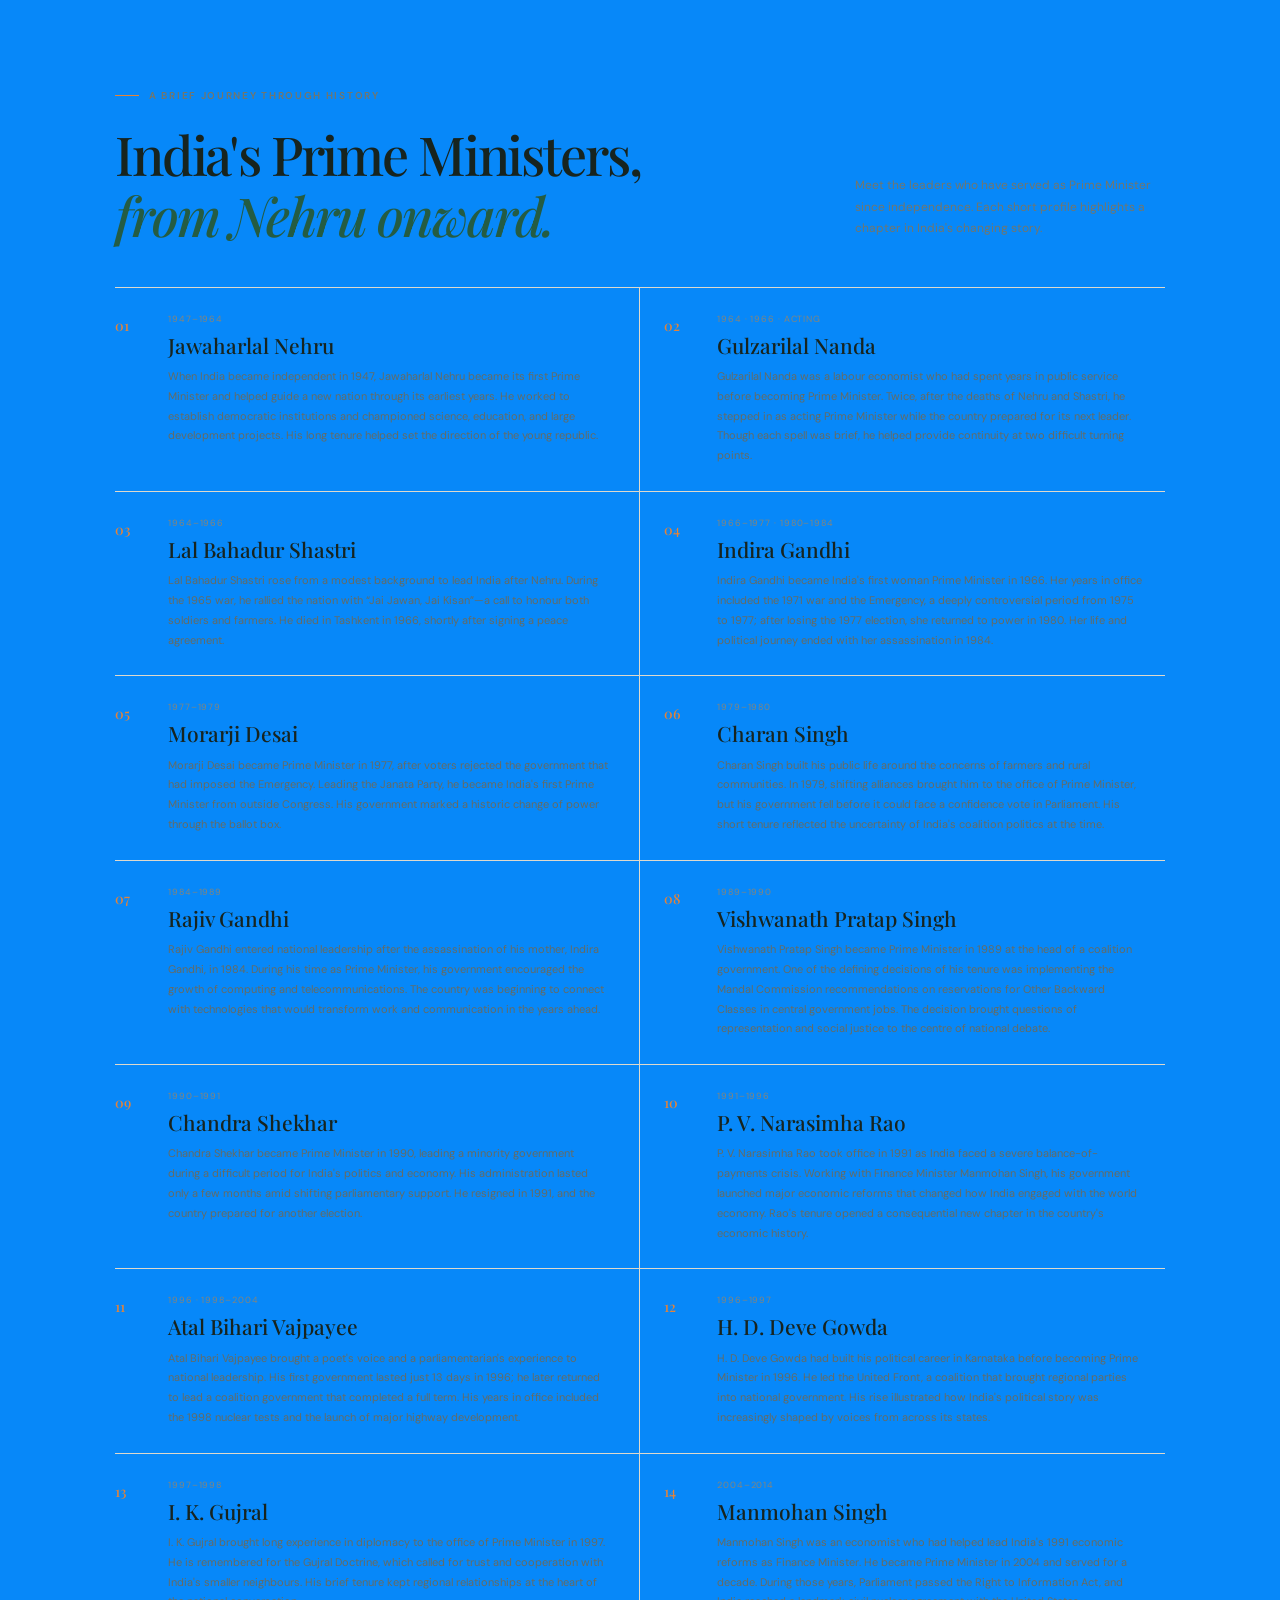
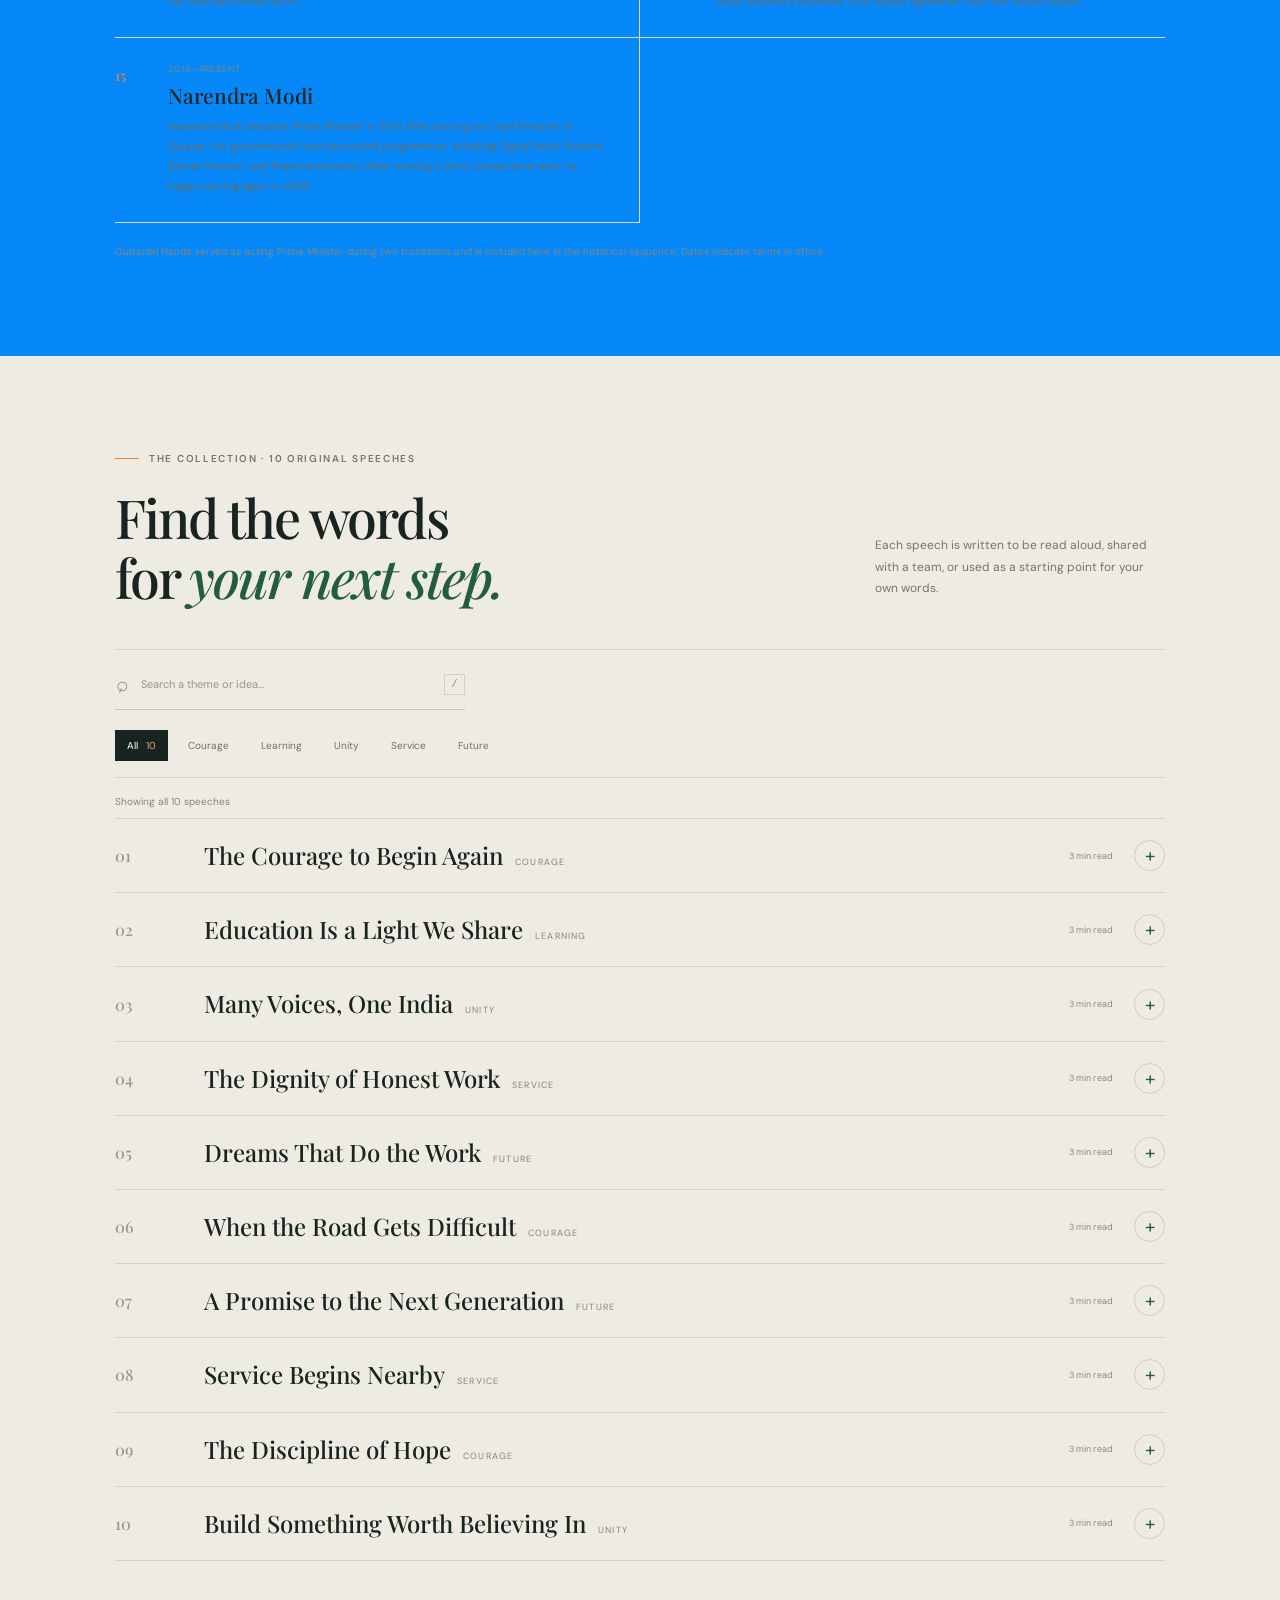
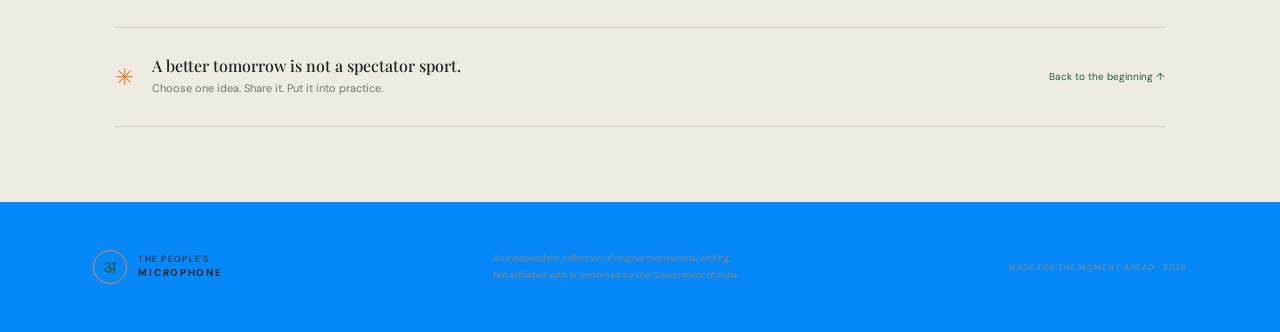
==== commit 7371016a: "explore text" ====
--- a/index.html
+++ b/index.html
@@ -50,7 +50,7 @@
             serve, and build a brighter tomorrow.
           </p>
           <div class="hero-actions">
-            <a class="button button-dark" href="#speeches">Explore the speeches <span aria-hidden="true">↓</span></a>
+            <a class="button button-dark" href="#speeches">Explore the wonderful speeches <span aria-hidden="true">↓</span></a>
             <a class="text-link" href="#approach">What makes a speech resonate? <span aria-hidden="true">↗</span></a>
           </div>
           <div class="hero-footnote">
--- a/styles.css
+++ b/styles.css
@@ -1,6 +1,6 @@
 :root {
   color-scheme: light;
-  --paper: #f7f4ec;
+  --paper: #0788f9;
   --paper-deep: #eee9dc;
   --ink: #17241f;
   --muted: #73766c;
@@ -23,7 +23,7 @@
 .top-rule { display: flex; height: 4px; }
 .top-rule span { flex: 1; }
 .top-rule span:first-child { background: #e58b48; }
-.top-rule span:nth-child(2) { background: #f5f0e2; }
+.top-rule span:nth-child(2) { background: #0599e9; }
 .top-rule span:last-child { background: #2b704e; }
 
 .site-header { height: 82px; padding: 0 7.3%; display: flex; justify-content: space-between; align-items: center; border-bottom: 1px solid rgba(23,36,31,.08); }
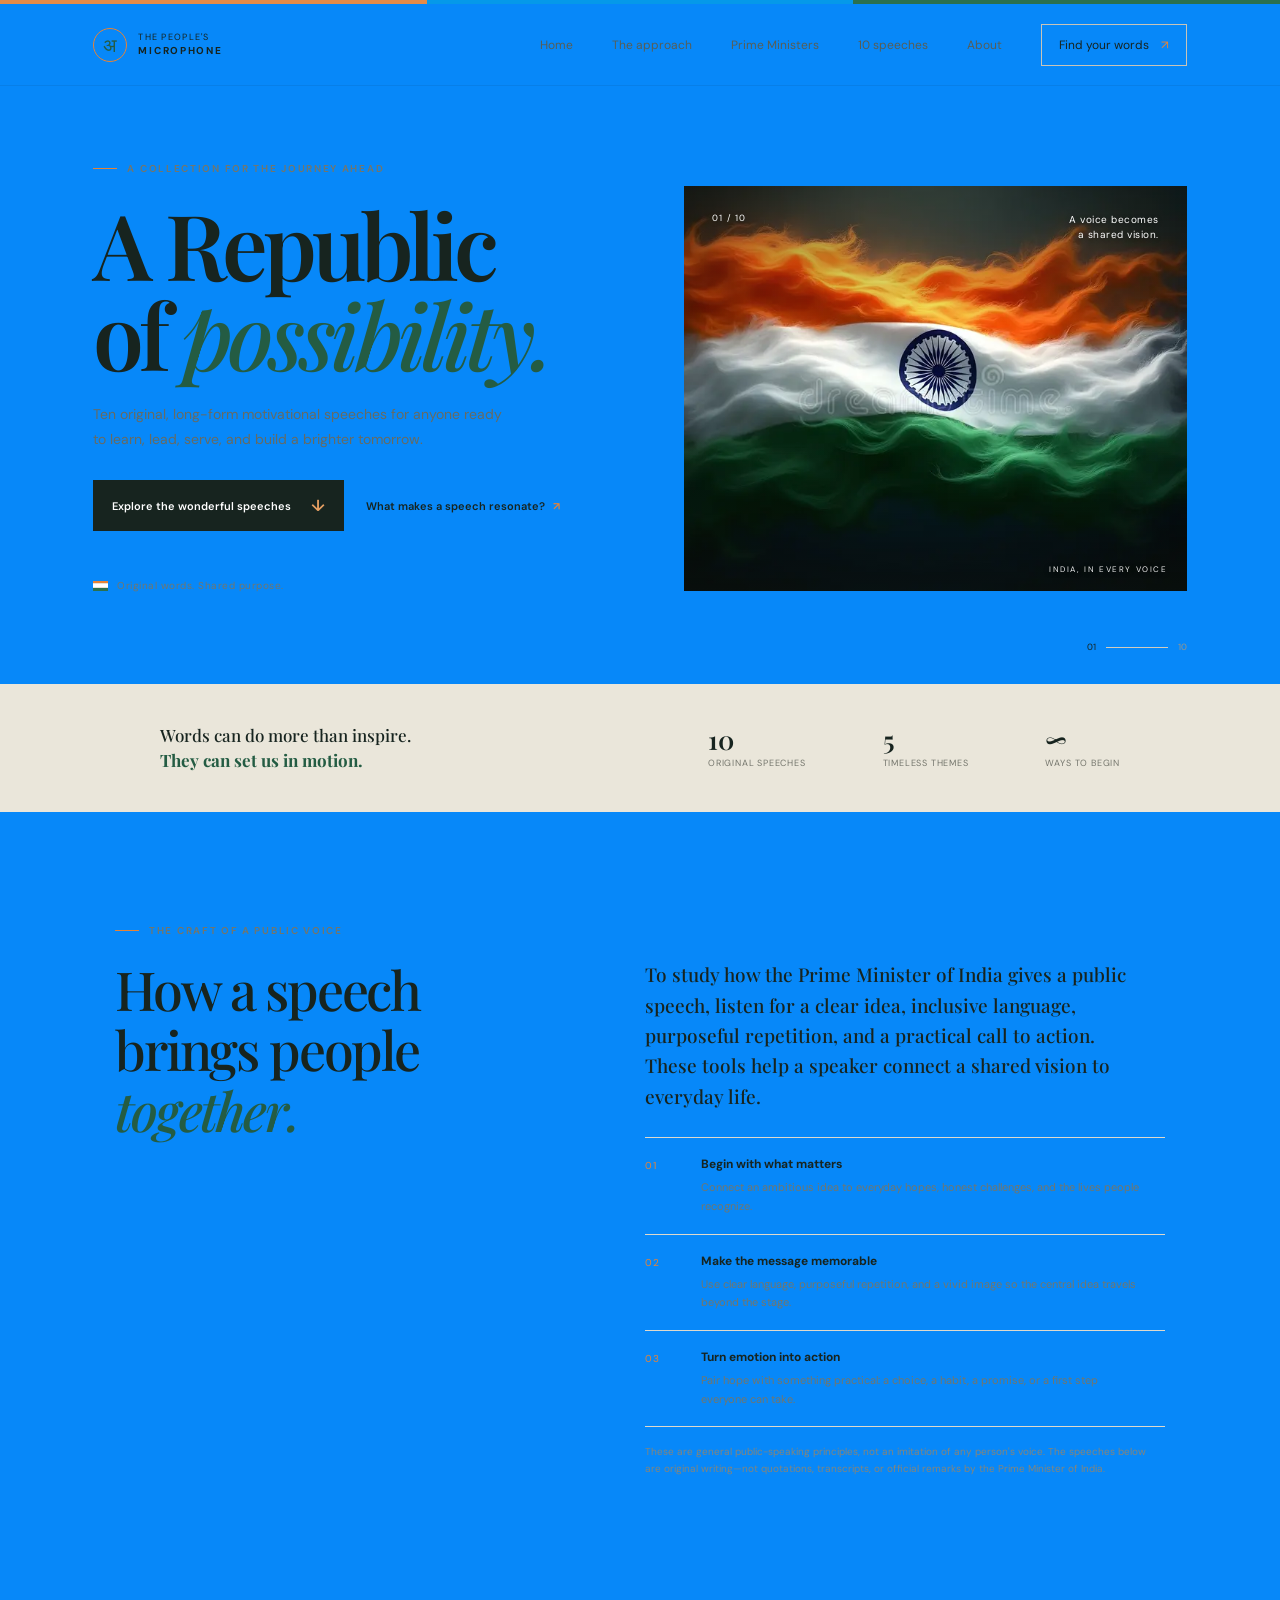
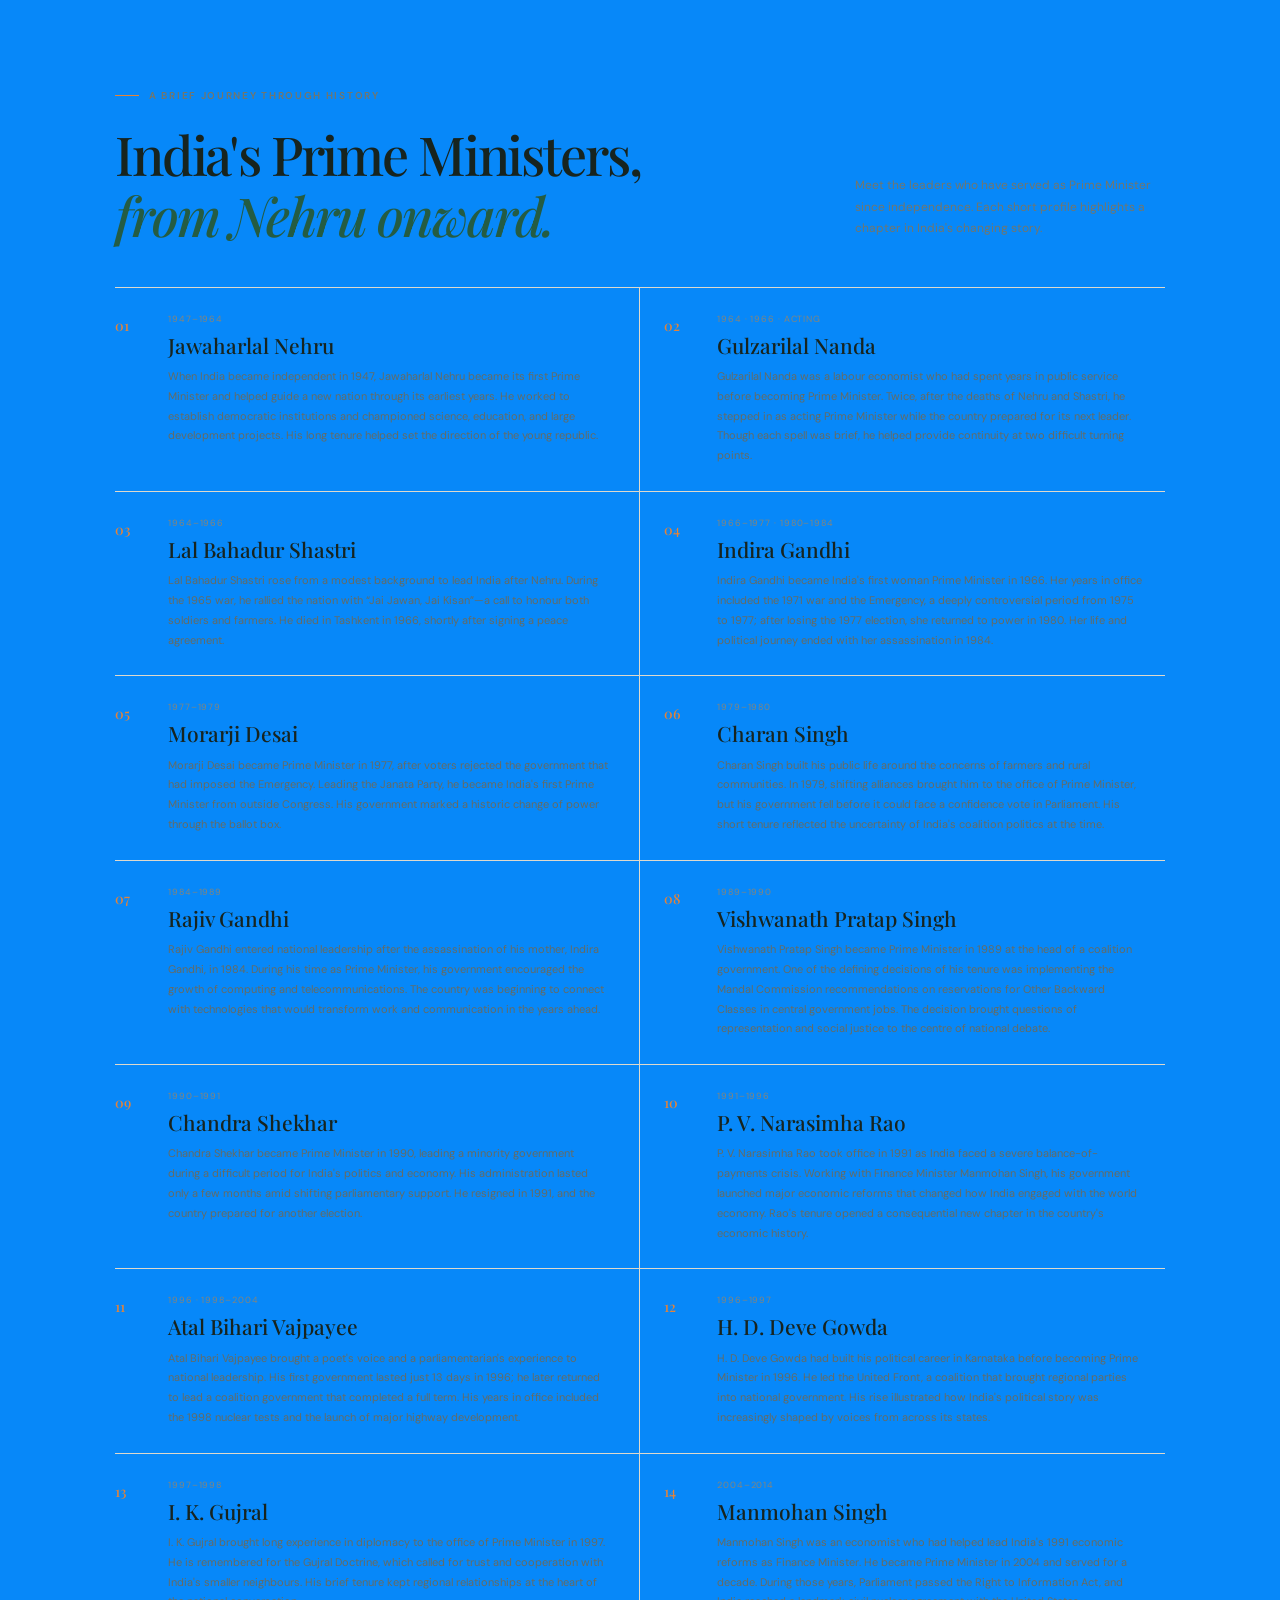
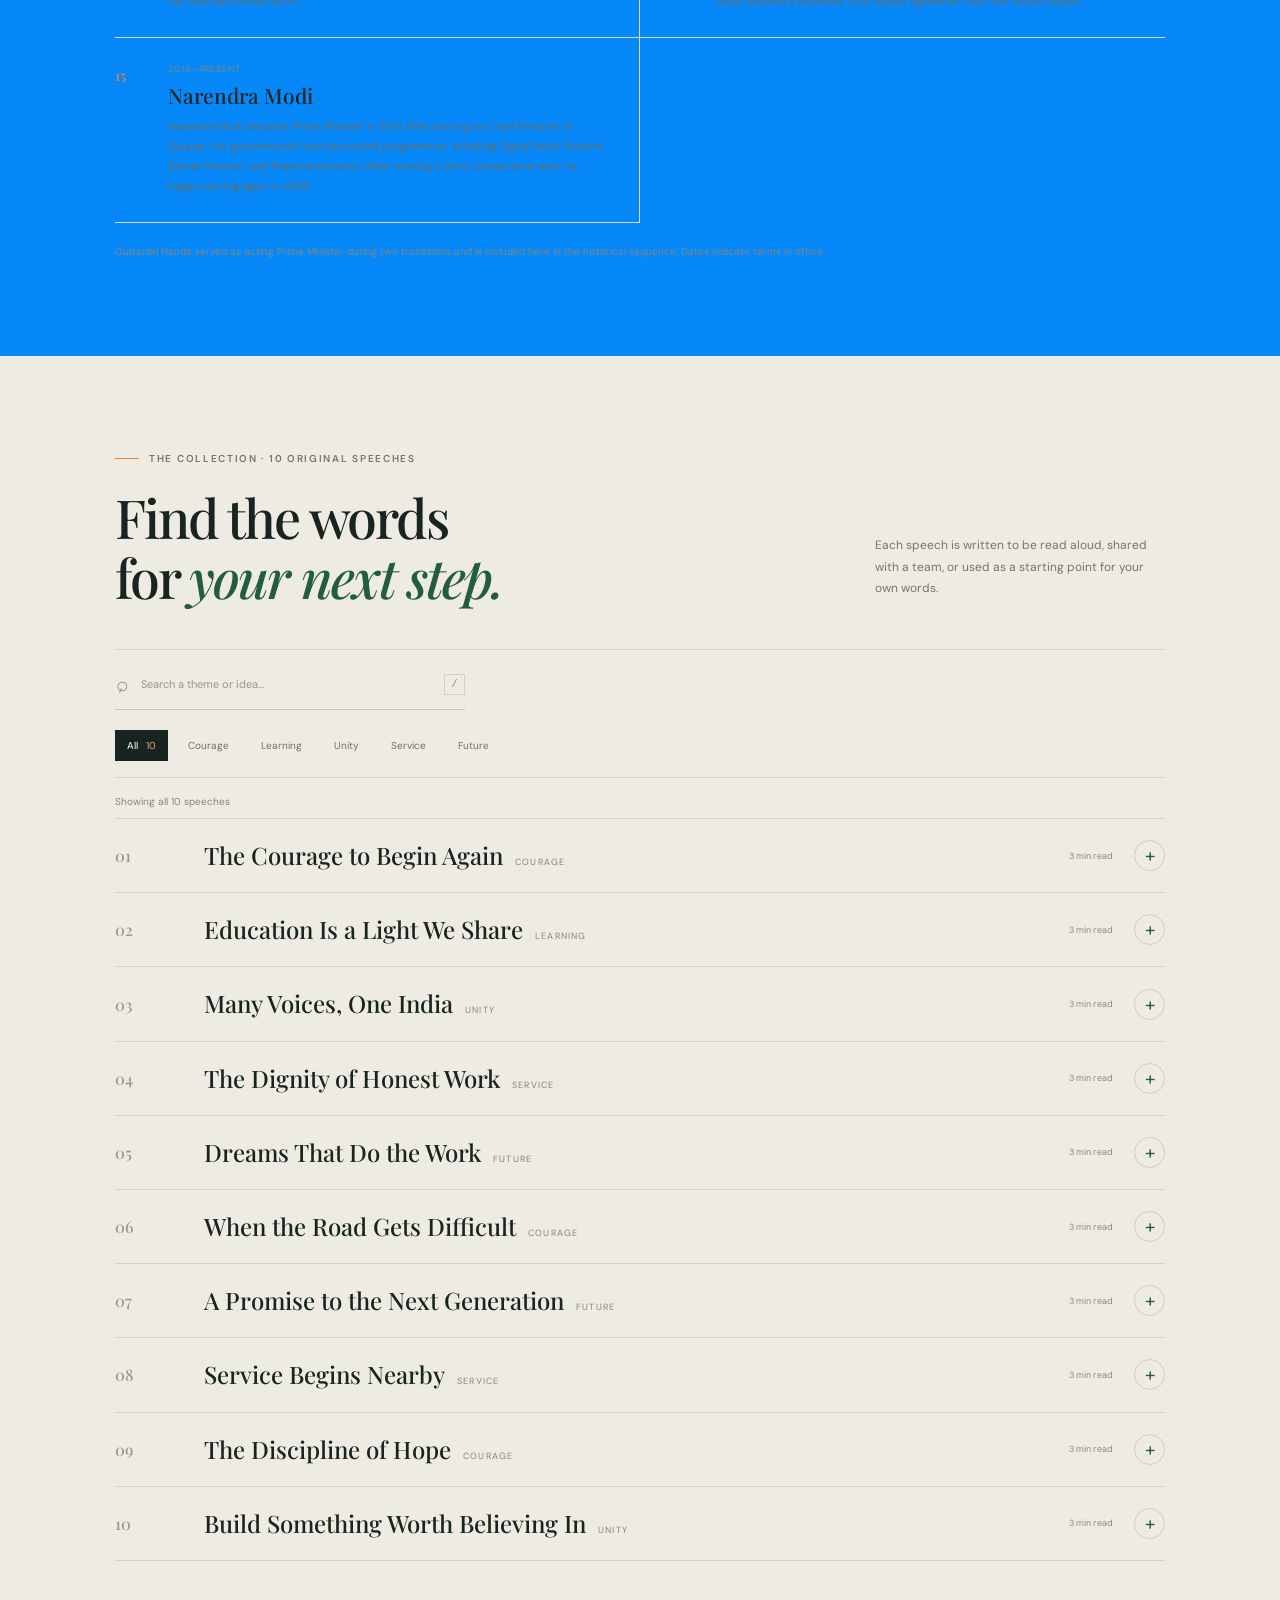
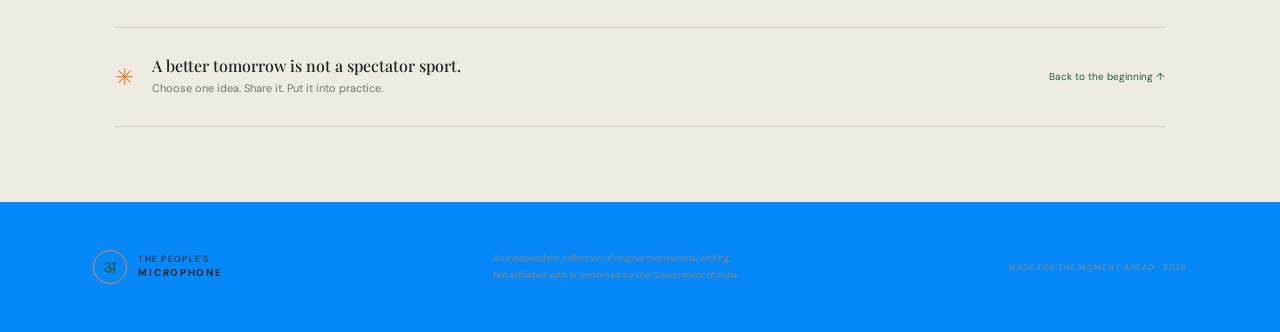
==== commit fb553da4: "change hero art to india flag" ====
--- a/index.html
+++ b/index.html
@@ -58,18 +58,9 @@
             Original words. Shared purpose.
           </div>
         </div>
-        <div class="hero-art" aria-label="An abstract illustration of a crowd gathered beneath a rising sun" role="img">
-          <div class="art-sun"></div>
-          <div class="art-orbit orbit-one"></div>
-          <div class="art-orbit orbit-two"></div>
+        <div class="hero-art">
+          <img class="hero-flag" src="india%20flag.webp" alt="The Indian national flag, with saffron, white, and green stripes and the navy Ashoka Chakra." />
           <div class="art-caption"><span>01 / 10</span><span>A voice becomes<br />a shared vision.</span></div>
-          <div class="art-horizon"></div>
-          <div class="crowd crowd-back" aria-hidden="true">
-            <i></i><i></i><i></i><i></i><i></i><i></i><i></i><i></i><i></i><i></i><i></i>
-          </div>
-          <div class="crowd crowd-front" aria-hidden="true">
-            <i></i><i></i><i></i><i></i><i></i><i></i><i></i><i></i><i></i><i></i>
-          </div>
           <span class="art-label">INDIA, IN EVERY VOICE</span>
         </div>
         <div class="hero-index"><span>01</span><span class="index-rule"></span><span>10</span></div>
--- a/styles.css
+++ b/styles.css
@@ -59,26 +59,11 @@
 .mini-flag i:nth-child(2) { background: #fff; border-top: 1px solid #e7e1d7; border-bottom: 1px solid #e7e1d7; }
 .mini-flag i:last-child { background: #2b704e; }
 .hero-art { position: relative; height: 405px; overflow: hidden; background: #eae5d8; }
-.art-sun { position: absolute; width: 270px; height: 270px; border-radius: 50%; left: 50%; top: 14%; transform: translateX(-50%); background: linear-gradient(140deg, #edb16f, #df7441); }
-.art-orbit { position: absolute; z-index: 1; border: 1px solid rgba(247,244,236,.56); border-radius: 50%; left: 50%; transform: translateX(-50%); }
-.orbit-one { width: 390px; height: 390px; top: -18%; }
-.orbit-two { width: 480px; height: 480px; top: -31%; border-color: rgba(36,92,67,.28); }
-.art-caption { position: absolute; z-index: 2; top: 26px; left: 28px; right: 28px; display: flex; justify-content: space-between; align-items: flex-start; color: var(--ink); font-size: 9px; line-height: 1.5; letter-spacing: .14em; text-transform: uppercase; }
+.hero-art::after { position: absolute; inset: 0; background: linear-gradient(180deg, rgba(16, 29, 25, .48), transparent 34%, transparent 62%, rgba(16, 29, 25, .48)); content: ""; pointer-events: none; }
+.hero-flag { display: block; width: 100%; height: 100%; object-fit: cover; }
+.art-caption { position: absolute; z-index: 1; top: 26px; left: 28px; right: 28px; display: flex; justify-content: space-between; align-items: flex-start; color: #fff; text-shadow: 0 1px 5px rgba(0,0,0,.4); font-size: 9px; line-height: 1.5; letter-spacing: .14em; text-transform: uppercase; }
 .art-caption span:last-child { text-align: right; letter-spacing: .05em; text-transform: none; font-size: 10px; }
-.art-horizon { position: absolute; z-index: 2; bottom: 0; height: 44%; width: 100%; background: linear-gradient(180deg, #a4a98a 0%, #657c61 80%); clip-path: polygon(0 60%, 14% 39%, 30% 58%, 49% 24%, 63% 46%, 79% 31%, 100% 59%, 100% 100%, 0 100%); }
-.crowd { position: absolute; z-index: 3; left: 4%; right: 4%; display: flex; align-items: flex-end; justify-content: center; }
-.crowd-back { bottom: 12%; height: 118px; gap: 3px; }
-.crowd-front { bottom: -6px; height: 83px; gap: 1px; }
-.crowd i { position: relative; display: block; flex: 1; max-width: 34px; min-width: 12px; height: 52%; border-radius: 48% 48% 0 0; background: #253a33; }
-.crowd i:nth-child(3n) { height: 72%; background: #3b4f42; }
-.crowd i:nth-child(4n) { height: 61%; background: #9c573a; }
-.crowd i:nth-child(5n) { height: 84%; background: #25352e; }
-.crowd i:before { content: ""; position: absolute; width: 36%; aspect-ratio: 1; border-radius: 50%; top: -24%; left: 32%; background: inherit; }
-.crowd-front i { max-width: 49px; background: #1b2c26; }
-.crowd-front i:nth-child(2n) { height: 79%; background: #32453a; }
-.crowd-front i:nth-child(3n) { height: 60%; background: #98563b; }
-.crowd-front i:before { top: -19%; }
-.art-label { position: absolute; right: 19px; bottom: 17px; z-index: 4; color: rgba(255,255,255,.82); font-size: 8px; letter-spacing: .2em; }
+.art-label { position: absolute; right: 19px; bottom: 17px; z-index: 1; color: rgba(255,255,255,.92); text-shadow: 0 1px 5px rgba(0,0,0,.55); font-size: 8px; letter-spacing: .2em; }
 .hero-index { position: absolute; bottom: 31px; right: 7.3%; display: flex; align-items: center; gap: 10px; color: #99968b; font-size: 9px; }
 .hero-index span:first-child { color: var(--ink); }
 .index-rule { height: 1px; width: 62px; background: #d3ccbd; }
@@ -165,7 +150,6 @@
   .main-nav.is-open { display: flex; flex-direction: column; align-items: flex-start; gap: 20px; }
   .hero { padding: 64px 5% 70px; gap: 24px; min-height: 500px; }
   .hero-art { height: 345px; }
-  .art-sun { width: 220px; height: 220px; }
   .intro-strip { padding: 24px 7%; gap: 28px; }
   .section-wrap { width: 88%; }
   .approach { gap: 7%; }
